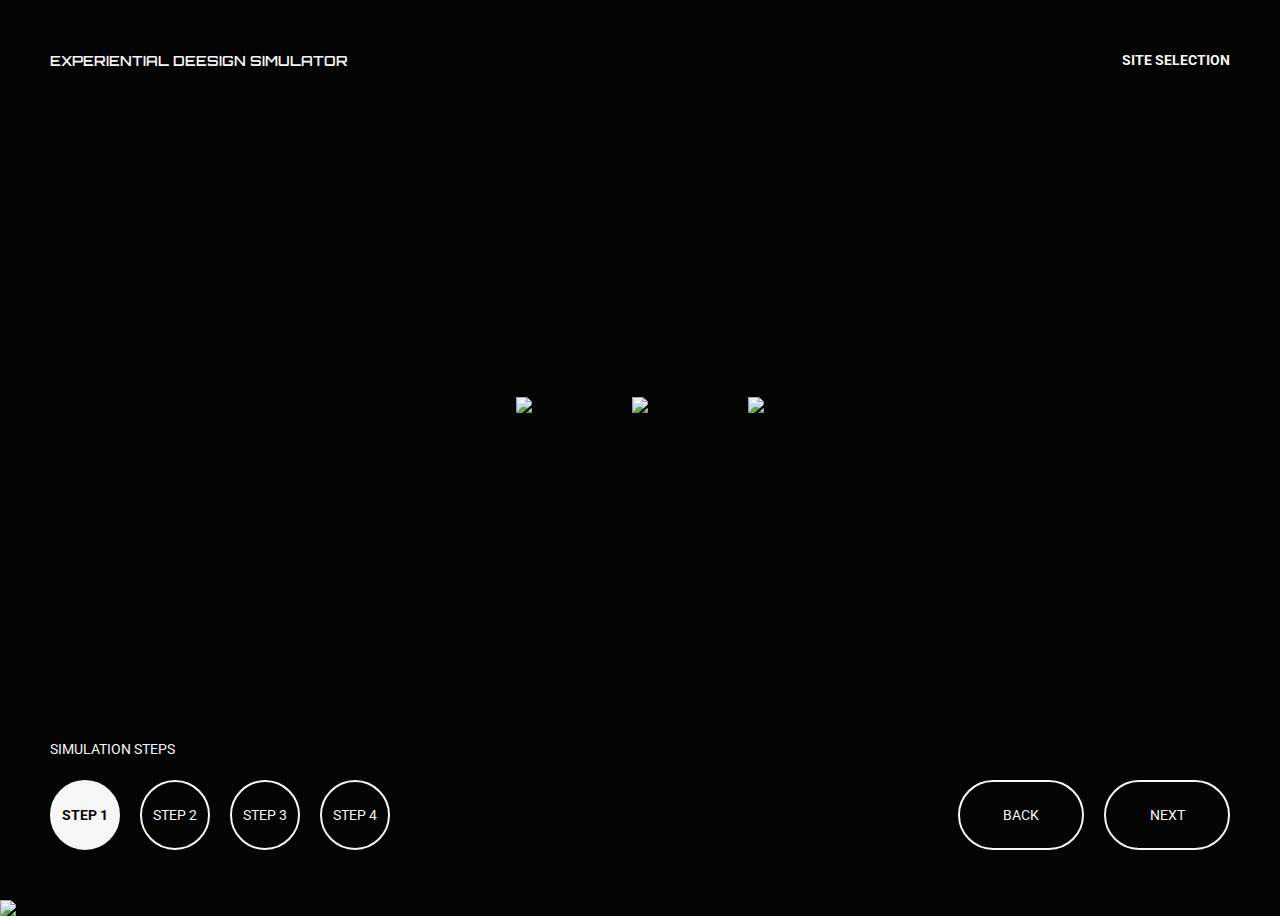
==== simStep1.html @ 37178dae "first files" ====
<!DOCTYPE html>
<html>
<head>
	<meta charset="utf-8">
	<meta name="viewport" content="width=device-width, initial-scale=1">
	<title>Simulation Step 1</title>
	<link rel="stylesheet" href="simStep1.css" />
	<link rel="preconnect" href="https://fonts.googleapis.com">
	<link rel="preconnect" href="https://fonts.gstatic.com" crossorigin>
	<link href="https://fonts.googleapis.com/css2?family=Lora&family=Orbitron:wght@400;500;600&family=Poppins&family=Roboto:wght@300;400;700&display=swap" rel="stylesheet">
	<script src="simStep1.js" defer></script>
</head>
<body>
	<div class="everything">
		<div class="hfFlex head">
		<p class="title" id="myLink">EXPERIENTIAL DEESIGN SIMULATOR</p>
		<p class="currentSimHeading">SITE SELECTION</p>
	</div>
	<div class="content">
		<img class="siteImages" src="media/1Site.png">
		<img class="siteImages" src="media/2Site.png">
		<img class="siteImages" src="media/3Site.png">
	</div>
	<div class="hfFlex foot">
		<div class="simStepsVis">
			<p class="currentSimHeading1">SIMULATION STEPS</p>
		<div class="buttons">
			<button class="button button1">STEP 1</button>
			<button class="button button2">STEP 2</button>
			<button class="button button3">STEP 3</button>
			<button class="button button4">STEP 4</button>
		</div>
		</div>
		<div class="buttons1">
			<button class="button-right back">BACK</button>
			<button class="button-right next">NEXT</button>
		</div>
	</div>
	</div>
	<img id="image" src="media/icons/cursor3.png"/>
	<script type="text/javascript" src="https://code.jquery.com/jquery-3.7.0.js"></script>
</body>
</html>
---- simStep1.css ----
/*
  1. Use a more-intuitive box-sizing model.
*/
*,
*::before,
*::after {
  box-sizing: border-box;
}
/*
  2. Remove default margin
*/
* {
  margin: 0px;
}
/*
  Typographic tweaks!
  3. Add accessible line-height
  4. Improve text rendering
*/
body {
  line-height: 1.5;
  -webkit-font-smoothing: antialiased;
  background-color: #040404;
  color: #f6f6f6;
}
/*
  5. Improve media defaults
*/
img,
picture,
video,
canvas,
svg {
  max-width: 100%;
  justify-content: center;
}

6. Remove built-in form typography styles */ input,
button,
textarea,
select {
  font: inherit;
}
/*
  7. Avoid text overflows
*/
p,
h1,
h2,
h3,
h4,
h5,
h6 {
  overflow-wrap: break-word;
}
/*
  8. Create a root stacking context
*/
#root,
#__next {
  isolation: isolate;
}

.hfFlex {
  display: flex;
  flex-direction: row;
  justify-content: space-between;
  margin: 50px;
}

.title {
  font-family: 'Orbitron', sans-serif;
  font-size: 14px;
  font-weight: 600;
}

.currentSimHeading {
  font-family: 'Roboto', sans-serif;
  font-size: 14px;
  font-weight: 700;
}
.currentSimHeading1 {
  font-family: 'Roboto', sans-serif;
  font-size: 14px;
  font-weight: 400;
  margin-bottom: 20px;
}

.button {
  background-color: #040404;
  border: 2px solid #f6f6f6;
  color: #f6f6f6;
  height:70px;
  padding: 10px;
  text-align: center;
  font-family: 'Roboto', sans-serif;
  font-size: 14px;
  font-weight: 400;
  aspect-ratio: 1 / 1;
  border-radius: 50%;
  margin-right: 20px;
}

.buttons {
  display: flex;
  flex-direction: row;
  justify-content: space-between;
}

.simStepsVis {
  display: flex;
  flex-direction: column;
  width: 340px;
}

.button1 {
  background-color: #f6f6f6;
  border: 2px solid #f6f6f6;
  color: #040404;
  font-weight: 700;
}

.button-right {
  background-color: #040404;
  border: 2px solid #f6f6f6;
  color: #f6f6f6;
  height: 70px;
  padding: 10px;
  text-align: center;
  font-family: 'Roboto', sans-serif;
  font-size: 14px;
  font-weight: 400;
  aspect-ratio: 9 / 5;
  border-radius: 56px;
}

.buttons1 {
  display: flex;
  flex-direction: row;
  width: 272px;
  align-items: flex-end;
  justify-content: space-between;
}

.hfFlex.head {
  margin-bottom: 25px;
}

.hfFlex.foot {
  margin-top: 25px;
}

.everything {
  display: flex;
  height: 100vh;
  width: 100vw;
  flex-direction: column;
  justify-content: space-between;
}

.content {
  display: flex;
  flex-direction: row;
  justify-content: center;
}

.siteImages {
  margin: 50px;
}

#image{
  position:absolute;
}
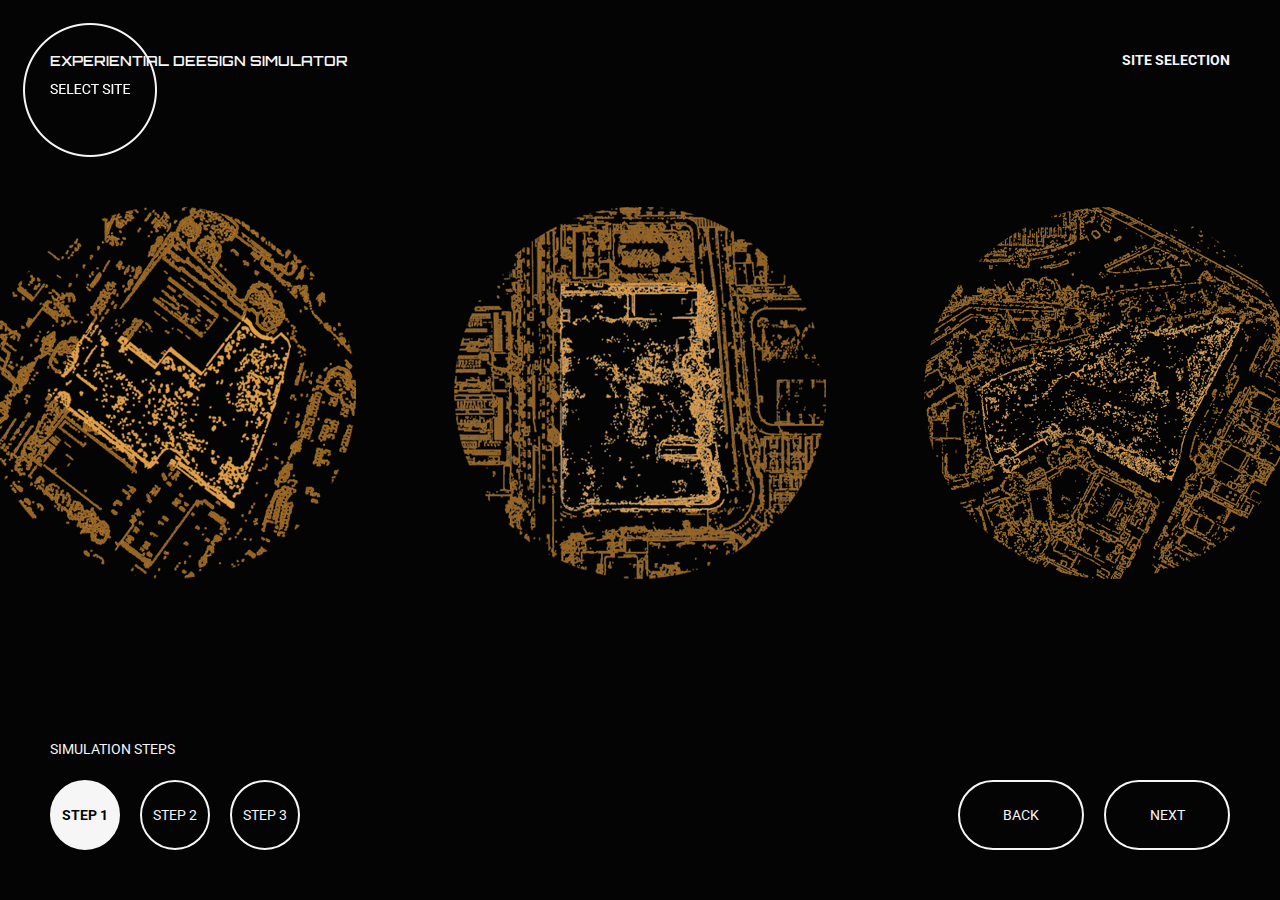
==== commit 107f989f: "Rewamp" ====
--- a/simStep1.html
+++ b/simStep1.html
@@ -4,40 +4,40 @@
 	<meta charset="utf-8">
 	<meta name="viewport" content="width=device-width, initial-scale=1">
 	<title>Simulation Step 1</title>
-	<link rel="stylesheet" href="simStep1.css" />
+	<link rel="stylesheet" href="style.css" />
 	<link rel="preconnect" href="https://fonts.googleapis.com">
 	<link rel="preconnect" href="https://fonts.gstatic.com" crossorigin>
 	<link href="https://fonts.googleapis.com/css2?family=Lora&family=Orbitron:wght@400;500;600&family=Poppins&family=Roboto:wght@300;400;700&display=swap" rel="stylesheet">
 	<script src="simStep1.js" defer></script>
 </head>
 <body>
+	<img id="image" src="media/icons/cursor3.png"/>
 	<div class="everything">
 		<div class="hfFlex head">
 		<p class="title" id="myLink">EXPERIENTIAL DEESIGN SIMULATOR</p>
 		<p class="currentSimHeading">SITE SELECTION</p>
 	</div>
 	<div class="content">
-		<img class="siteImages" src="media/1Site.png">
-		<img class="siteImages" src="media/2Site.png">
-		<img class="siteImages" src="media/3Site.png">
+		<img class="siteImages site1" src="media/1Site.png">
+		<img class="siteImages site2" src="media/2Site.png">
+		<img class="siteImages site3" src="media/3Site.png">
 	</div>
 	<div class="hfFlex foot">
 		<div class="simStepsVis">
 			<p class="currentSimHeading1">SIMULATION STEPS</p>
 		<div class="buttons">
 			<button class="button button1">STEP 1</button>
-			<button class="button button2">STEP 2</button>
-			<button class="button button3">STEP 3</button>
-			<button class="button button4">STEP 4</button>
+			<button class="button">STEP 2</button>
+			<button class="button">STEP 3</button>
 		</div>
 		</div>
-		<div class="buttons1">
+		<div class="buttons1 keys2">
 			<button class="button-right back">BACK</button>
 			<button class="button-right next">NEXT</button>
 		</div>
 	</div>
+	<div id="message" style="display: none; color: red;">Choose a site!</div>
 	</div>
-	<img id="image" src="media/icons/cursor3.png"/>
 	<script type="text/javascript" src="https://code.jquery.com/jquery-3.7.0.js"></script>
 </body>
 </html>--- a/style.css
+++ b/style.css
@@ -0,0 +1,523 @@
+/*
+  1. Use a more-intuitive box-sizing model.
+*/
+*,
+*::before,
+*::after {
+  box-sizing: border-box;
+}
+/*
+  2. Remove default margin
+*/
+* {
+  margin: 0px;
+  box-sizing: border-box;
+}
+/*
+  Typographic tweaks!
+  3. Add accessible line-height
+  4. Improve text rendering
+*/
+body {
+  line-height: 1.5;
+  -webkit-font-smoothing: antialiased;
+  background-color: #040404;
+  color: #f6f6f6;
+}
+
+body.home {
+  background-image: url("media/1.png"), url("media/2.png");
+  background-size: cover;
+  transition: background-image 0.5s ease;
+}
+
+body.renders {
+  background-color: #f6f6f6;
+  color: #040404;
+}
+
+
+/*
+  5. Improve media defaults
+*/
+img,
+picture,
+video,
+canvas,
+svg {
+  max-width: 100%;
+  justify-content: center;
+}
+
+6. Remove built-in form typography styles */ input,
+button,
+textarea,
+select {
+  font: inherit;
+}
+/*
+  7. Avoid text overflows
+*/
+p,
+h1,
+h2,
+h3,
+h4,
+h5,
+h6 {
+  overflow-wrap: break-word;
+}
+/*
+  8. Create a root stacking context
+*/
+#root,
+#__next {
+  isolation: isolate;
+}
+
+h1{
+  font-family: 'Orbitron', sans-serif;
+  font-weight: 400;
+  font-size: 106px;
+  margin-left: 56px;
+}
+
+p.homeP{
+  display: flex;
+  flex-direction: row;
+  justify-content: end;
+  font-family: 'Roboto', sans-serif;
+  font-weight: 400;
+  font-size: 21px;
+  width: 680px;
+  text-align: right;
+  margin-right: 56px;
+  margin-bottom: 56px;
+}
+
+.everything {
+  display: flex;
+  height: 100vh;
+  width: 100vw;
+  flex-direction: column;
+  justify-content: space-between;
+}
+
+.everything.home{
+  display: flex;
+  flex-direction: column;
+  justify-content: end;
+  height: 100vh;
+  aspect-ratio: 100vw;
+}
+
+.right-align{
+  display: flex;
+  width: 100%;
+  justify-content: end;
+}
+
+body.selected {
+  line-height: 1.5;
+  -webkit-font-smoothing: antialiased;
+  background-color: #f6f6f6;
+  color: #040404;
+  background-image: url("media/2.png"), url("media/1.png");
+  background-size: cover; 
+  transition: background-image 0.5s ease;
+}
+
+#image{
+  position:absolute;
+  pointer-events: none;
+}
+
+.hfFlex {
+  display: flex;
+  flex-direction: row;
+  justify-content: space-between;
+  margin: 50px;
+}
+
+.title {
+  font-family: 'Orbitron', sans-serif;
+  font-size: 14px;
+  font-weight: 600;
+}
+
+.currentSimHeading {
+  font-family: 'Roboto', sans-serif;
+  font-size: 14px;
+  font-weight: 700;
+}
+
+.currentSimHeading1 {
+  font-family: 'Roboto', sans-serif;
+  font-size: 14px;
+  font-weight: 400;
+  margin-bottom: 20px;
+}
+
+.button {
+  background-color: #040404;
+  border: 2px solid #f6f6f6;
+  color: #f6f6f6;
+  height:70px;
+  padding: 10px;
+  text-align: center;
+  font-family: 'Roboto', sans-serif;
+  font-size: 14px;
+  font-weight: 400;
+  aspect-ratio: 1 / 1;
+  border-radius: 50%;
+}
+
+.buttons {
+  display: flex;
+  flex-direction: row;
+  justify-content: space-between;
+}
+
+.simStepsVis {
+  display: flex;
+  flex-direction: column;
+  width: 250px;
+}
+
+.layoutDecisions {
+  display: flex;
+  flex-direction: column;
+  width: 540px;
+}
+
+.button1 {
+  background-color: #f6f6f6;
+  border: 2px solid #f6f6f6;
+  color: #040404;
+  font-weight: 700;
+}
+
+.button-right {
+  background-color: #040404;
+  border: 2px solid #f6f6f6;
+  color: #f6f6f6;
+  height: 70px;
+  padding: 10px;
+  text-align: center;
+  font-family: 'Roboto', sans-serif;
+  font-size: 14px;
+  font-weight: 400;
+  aspect-ratio: 9 / 5;
+  border-radius: 56px;
+  cursor: pointer;
+}
+
+.button-right.home-render {
+  background-color: #f6f6f6;
+  border: 2px solid #040404;
+  color: #040404;
+}
+
+button:only-child {
+  font-weight: 700;
+}
+
+.buttons1 {
+  display: flex;
+  flex-direction: row;
+  align-items: flex-end;
+  justify-content: space-between;
+}
+
+.buttons1.keys2 {
+  width: 272px;
+}
+
+.buttons1.keys3 {
+  width: 420px;
+}
+
+.button-middle {
+  background-color: #040404;
+  border: 2px solid #f6f6f6;
+  color: #f6f6f6;
+  height: 70px;
+  padding: 10px;
+  text-align: center;
+  font-family: 'Roboto', sans-serif;
+  font-size: 14px;
+  font-weight: 400;
+  aspect-ratio: 9 / 5;
+  border-radius: 56px;
+}
+
+.hfFlex.head {
+  margin-bottom: 25px;
+}
+
+.hfFlex.foot-render {
+  margin-top: 25px;
+  justify-content: flex-end;
+}
+
+.content {
+  display: flex;
+  flex-direction: row;
+  justify-content: center;
+}
+
+.siteImages {
+  margin: 10px;
+  cursor: pointer;
+}
+
+.sliders {
+  display: flex;
+  flex-direction: row;
+  height: 70px;
+  padding-top: 25px;
+  padding-bottom: 25px;
+}
+
+.sliderText {
+  margin-right: 20px;
+  font-family: 'Roboto', sans-serif;
+  font-size: 14px;
+  font-weight: 400;
+}
+
+.buttons2 {
+  display: flex;
+  flex-direction: row;
+  justify-content: space-between;
+}
+
+.buttons2.textures {
+  width: 420px;
+  align-items: flex-end;
+}
+
+.texture1 {
+  background-image: url("media/tex1.png");
+  background-size: cover;
+  background-position-y: -25px;
+  transition: background-image 0.5s ease;
+}
+
+.texture1:hover {
+  background-image: url("media/tex1op.png");
+}
+
+.texture2 {
+  background-image: url("media/tex2.png");
+  background-size: cover;
+  background-position-y: -25px;
+  transition: background-image 0.5s ease;
+}
+
+.texture2:hover {
+  background-image: url("media/tex2op.png");
+}
+
+.texture3 {
+  background-image: url("media/tex3.png");
+  background-size: cover;
+  background-position-y: -25px;
+  transition: background-image 0.5s ease;
+}
+
+.texture3:hover {
+  background-image: url("media/tex3op.png");
+}
+
+/********** Range Input Styles **********/
+/*Range Reset*/
+input[type="range"] {
+   -webkit-appearance: none;
+    appearance: none;
+    background: transparent;
+    cursor: pointer;
+    width: 180px;
+}
+
+/* Removes default focus */
+input[type="range"]:focus {
+  outline: none;
+}
+
+/***** Chrome, Safari, Opera and Edge Chromium styles *****/
+/* slider track */
+input[type="range"]::-webkit-slider-runnable-track {
+   background-color: #f6f6f6;
+   height: 2px;  
+}
+
+/* slider thumb */
+input[type="range"]::-webkit-slider-thumb {
+  -webkit-appearance: none; /* Override default look */
+   appearance: none;
+   margin-top: -6px; /* Centers thumb on the track */
+
+   /*custom styles*/
+   background-color: #040404;
+   height: 14px;
+   width: 14px;
+   border: 1px solid #f6f6f6;
+   border-radius: 50%;
+}
+
+
+/******** Firefox styles ********/
+/* slider track */
+input[type="range"]::-moz-range-track {
+   background-color: #f6f6f6;
+   height: 2px;
+}
+
+/* slider thumb */
+input[type="range"]::-moz-range-thumb {
+   border: 1px solid #f6f6f6; /*Removes extra border that FF applies*/
+   border-radius: 50%; /*Removes default border-radius that FF applies*/
+
+   /*custom styles*/
+   background-color: #040404;
+   height: 14px;
+   width: 14px;
+}
+
+.options {
+  display: flex;
+  flex-direction: row;
+  width: 60vw;
+  justify-content: space-between;
+}
+
+.currentSimHeading.current-scroll {
+  border: 2px solid #040404;
+  padding: 5px;
+  width: 120px;
+  text-align: center;
+  border-radius: 30px;
+}
+
+.currentSimHeading.scroll {
+  border: 2px solid #f6f6f6;
+  padding: 5px;
+  width: 120px;
+  text-align: center;
+}
+
+.title.scroll{
+  border-top: 2px solid #f6f6f6;
+  border-bottom: 2px solid #f6f6f6;
+  padding-top: 5px;
+  padding-bottom: 5px;
+  text-align: center;
+}
+
+.pages {
+  display: flex;
+  flex-direction: column;
+  width: 100vw;
+  height: 100vh;
+  justify-content: flex-end;
+}
+
+.pages.about {
+  background-image: url("media/about.png");
+  background-size: cover;
+}
+
+.pages.layouts {
+  background-image: url("media/layouts.png");
+  background-position-y: -300px;
+  background-size: cover;
+  margin-top: 50px;
+}
+
+.pages.interiors {
+  background-image: url("media/interiors.png");
+  background-position-y: -150px;
+  background-size: cover;
+  margin-top: 50px;
+}
+
+.pages.exterior {
+  background-image: url("media/exteriors.png");
+  background-position-y: -150px;
+  background-size: cover;
+  margin-top: 50px;
+  margin-bottom: 50px;
+}
+
+.render-text {
+  display: flex;
+  flex-direction: column;
+  justify-content: flex-start;
+  margin-left: 50px;
+  margin-top: 50px;
+  font-family: 'Roboto', sans-serif;
+  font-weight: 400;
+  font-size: 14px;
+  width: 600px;
+  height: 100%;
+}
+
+.render-text.exterior-text {
+  justify-content: flex-end;
+}
+
+.about-img {
+  width: 80vw;
+  height: auto;
+}
+
+.floor, .exhibit {
+  background-color: #f6f6f6;
+  border: 2px solid #040404;
+  color: #040404;
+  height:90px;
+  padding: 10px;
+  text-align: center;
+  font-family: 'Roboto', sans-serif;
+  font-size: 14px;
+  font-weight: 400;
+  aspect-ratio: 1 / 1;
+  border-radius: 100px;
+}
+
+.floor1, .exhibit1 {
+  background-color: #040404;
+  border: 2px solid #040404;
+  color: #f6f6f6;
+  font-weight: 700;
+}
+
+.floors, .exhibits {
+  display: flex;
+  flex-direction: row;
+  margin-bottom: 50px;
+  width: 310px;
+  justify-content: space-between;
+} 
+
+.layouts-column, .interiors-column {
+  margin-left: 50px;
+}
+
+.layoutsHeading {
+  font-family: 'Roboto', sans-serif;
+  font-size: 14px;
+  font-weight: 500;
+  margin-bottom: 20px;
+}
+
+#message {
+  position: absolute;
+  top: 82vh;
+  right: 70px;
+  text-align: center-width;
+  font-family: 'Roboto', sans-serif;
+  font-size: 14px;
+  font-weight: 500;
+}